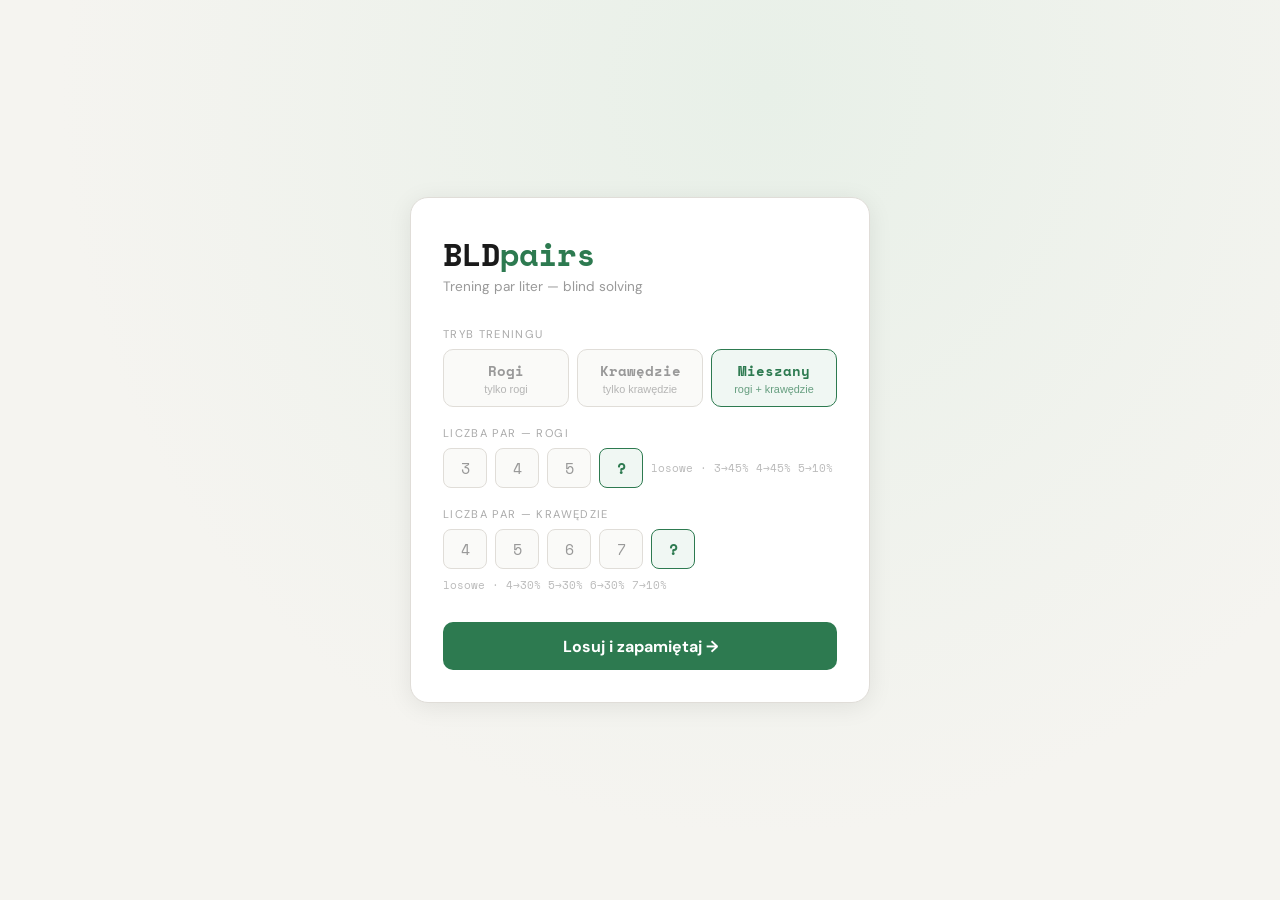
==== index.html @ d67aa669 "Index.html created" ====
<!DOCTYPE html>
<html lang="pl">
<head>
<meta charset="UTF-8">
<meta name="viewport" content="width=device-width, initial-scale=1.0, maximum-scale=1.0, user-scalable=no">
<title>BLD Pairs</title>
<link rel="preconnect" href="https://fonts.googleapis.com">
<link href="https://fonts.googleapis.com/css2?family=Space+Mono:wght@400;700&family=DM+Sans:wght@400;500;700&display=swap" rel="stylesheet">
<style>
*,*::before,*::after{box-sizing:border-box;margin:0;padding:0}
body{background:#f5f4f0;color:#1a1a1a;font-family:'DM Sans',sans-serif;min-height:100vh}
.screen{min-height:100vh;display:flex;align-items:center;justify-content:center;padding:2rem 1rem;
  background:radial-gradient(ellipse at 60% 10%,#e8f0e8 0%,#f5f4f0 65%)}
.card{background:#fff;border:1px solid #e0ddd8;border-radius:18px;padding:2rem;width:100%;
  max-width:460px;box-shadow:0 4px 24px rgba(0,0,0,.08)}
.card.wide{max-width:560px}
.logo{font-family:'Space Mono',monospace;font-size:2rem;font-weight:700;letter-spacing:-1px;color:#1a1a1a}
.accent{color:#2d7a50}
.sub{color:#999;font-size:.85rem;margin-bottom:2rem}
.field-label{font-size:.7rem;text-transform:uppercase;letter-spacing:.12em;color:#aaa;margin:1.2rem 0 .5rem}
.mode-grid{display:grid;grid-template-columns:repeat(3,1fr);gap:.5rem;margin-bottom:.5rem}
.mode-btn{background:#fafaf8;border:1.5px solid #e0ddd8;border-radius:10px;padding:.7rem .5rem;
  cursor:pointer;color:#999;transition:all .15s;display:flex;flex-direction:column;align-items:center;gap:2px}
.mode-btn:hover{border-color:#bbb;color:#555}
.mode-btn.active{background:#f0f7f3;border-color:#2d7a50;color:#2d7a50}
.mode-label{font-family:'Space Mono',monospace;font-size:.85rem;font-weight:700;pointer-events:none}
.mode-sub{font-size:.68rem;color:inherit;opacity:.7;pointer-events:none}
.count-row{display:flex;align-items:center;gap:.5rem;flex-wrap:wrap;margin-bottom:.3rem}
.count-btn{width:44px;height:40px;background:#fafaf8;border:1.5px solid #e0ddd8;border-radius:8px;
  color:#999;font-family:'Space Mono',monospace;font-size:.95rem;cursor:pointer;transition:all .15s}
.count-btn:hover{border-color:#bbb;color:#555}
.count-btn.active{background:#f0f7f3;border-color:#2d7a50;color:#2d7a50;font-weight:700}
.weight-hint{font-size:.68rem;color:#bbb;font-family:'Space Mono',monospace}
.btn-primary{width:100%;padding:.85rem;background:#2d7a50;color:#fff;border:none;border-radius:10px;
  font-family:'DM Sans',sans-serif;font-weight:700;font-size:1rem;cursor:pointer;transition:all .15s;margin-top:1.5rem}
.btn-primary:hover{background:#236040}
.btn-primary:disabled{background:#ddd;color:#aaa;cursor:not-allowed}
.btn-secondary{flex:1;padding:.85rem;background:#fff;color:#2d7a50;border:1.5px solid #2d7a50;
  border-radius:10px;font-family:'DM Sans',sans-serif;font-weight:700;font-size:1rem;cursor:pointer;transition:all .15s}
.btn-secondary:hover{background:#f0f7f3}
.btn-stop{width:100%;padding:.85rem;background:#fff5f5;color:#c0392b;border:1.5px solid #e8b4b0;
  border-radius:10px;font-family:'Space Mono',monospace;font-size:.85rem;cursor:pointer;
  transition:all .15s;margin-top:1.5rem;letter-spacing:.05em}
.btn-stop:hover{background:#ffe8e5;border-color:#c0392b}
.top-bar{display:flex;justify-content:space-between;align-items:center;margin-bottom:1.2rem}
.phase-title{font-family:'Space Mono',monospace;font-size:1.1rem;color:#333}
.timer{font-family:'Space Mono',monospace;font-size:1.6rem;color:#2d7a50}
.muted-t{font-family:'Space Mono',monospace;font-size:.95rem;color:#bbb}
.section-tag{font-size:.65rem;font-family:'Space Mono',monospace;letter-spacing:.15em;
  padding:.25rem .6rem;border-radius:4px;display:inline-block;margin:.9rem 0 .5rem}
.corner-tag{background:#fdf8ec;color:#9a6f1a;border:1px solid #e8d89a}
.edge-tag{background:#eef4fb;color:#2563a8;border:1px solid #b8d0ee}
.pairs-wrap{display:flex;flex-wrap:wrap;gap:.5rem;margin-bottom:.3rem}
.pair-chip{display:flex;align-items:center;gap:.35rem;padding:.5rem .8rem;border-radius:8px;border:1.5px solid}
.corner-chip{background:#fdf8ec;border-color:#e8d89a}
.edge-chip{background:#eef4fb;border-color:#b8d0ee}
.ltr{font-family:'Space Mono',monospace;font-size:1.4rem;font-weight:700}
.corner-chip .ltr{color:#9a6f1a}
.edge-chip .ltr{color:#2563a8}
.dash{color:#ccc;font-size:.9rem}
.idx{font-size:.65rem;color:#bbb;font-family:'Space Mono',monospace;min-width:16px}
.answer-list{display:flex;flex-direction:column;gap:.4rem;margin-bottom:.3rem}
.answer-row{display:flex;align-items:center;gap:.5rem;background:#fafaf8;border:1.5px solid #e8e5e0;
  border-radius:8px;padding:.5rem .8rem}
.answer-row.skipped{opacity:.4;background:#f5f5f5}
.li{width:40px;height:40px;background:#fff;border:1.5px solid #d8d5d0;border-radius:7px;
  color:#1a1a1a;font-family:'Space Mono',monospace;font-size:1.2rem;font-weight:700;
  text-align:center;outline:none;text-transform:uppercase;transition:border-color .12s}
.li:focus{border-color:#2d7a50;background:#f0f7f3}
.btn-skip-text{margin-left:auto;background:transparent;border:1.5px solid #e0ddd8;color:#aaa;
  border-radius:8px;padding:.3rem .8rem;font-size:.8rem;font-family:'DM Sans',sans-serif;
  cursor:pointer;transition:all .15s;flex-shrink:0;white-space:nowrap}
.btn-skip-text:hover,.btn-skip-text:active{background:#fff0ee;border-color:#c0392b;color:#c0392b}
.skip-label{flex:1;font-family:'Space Mono',monospace;font-size:.8rem;color:#bbb;font-style:italic}
.score-inline{font-family:'Space Mono',monospace;font-size:1.1rem;color:#2d7a50}
.mem-line{font-size:.78rem;color:#bbb;font-family:'Space Mono',monospace;margin-bottom:1rem}
.skip-note{font-size:.75rem;color:#bbb;font-family:'Space Mono',monospace;margin-bottom:.3rem}
.res-row{display:flex;align-items:center;gap:.6rem;padding:.45rem .8rem;border-radius:7px;
  font-family:'Space Mono',monospace;font-size:.85rem;margin-bottom:.3rem;border:1.5px solid}
.res-row.ok{background:#f0f7f3;border-color:#a8d8b8;color:#1a5c35}
.res-row.fail{background:#fdf0ee;border-color:#e8b4b0;color:#8b2020}
.res-row.skipped{background:#fafaf8;border-color:#e8e5e0;color:#aaa}
.exp{flex:1}
.got{font-size:.75rem;color:#c0392b}
.res-row.skipped .got{color:#bbb}
.icon{margin-left:auto}
.btn-row{display:flex;gap:.7rem;margin-top:1.2rem}
.btn-row .btn-primary{flex:1;margin-top:0}
.hidden{display:none!important}
</style>
</head>
<body>

<div id="app"></div>

<script>
// ─── SCHEMA ───────────────────────────────────────────────────────────────────
const CORNERS = [
  ["A","O","L"],["B","H","K"],["C","G","D"],
  ["N","I","T"],["S","E","J"],["M","R","U"],["W","P","F"]
];
const EDGES = [
  ["A","E"],["B","P"],["C","L"],["D","R"],["H","F"],
  ["G","T"],["K","I"],["M","O"],["N","W"],["Z","S"],["U","J"]
];

const CORNER_WEIGHTS = [{value:3,weight:45},{value:4,weight:45},{value:5,weight:10}];
const EDGE_WEIGHTS   = [{value:4,weight:30},{value:5,weight:30},{value:6,weight:30},{value:7,weight:10}];

function weightedRandom(options) {
  const total = options.reduce((s,o) => s+o.weight, 0);
  let r = Math.random() * total;
  for (const o of options) { r -= o.weight; if (r <= 0) return o.value; }
  return options[options.length-1].value;
}

function shuffle(arr) {
  const a = [...arr];
  for (let i = a.length-1; i > 0; i--) {
    const j = Math.floor(Math.random()*(i+1));
    [a[i],a[j]] = [a[j],a[i]];
  }
  return a;
}

function generatePairsForType(type, count) {
  const schema = type === "corners" ? CORNERS : EDGES;
  const pairs = [];
  const pieceUses = new Map(schema.map(g => [g.join(""), 0]));
  const getAvailable = () => {
    const out = [];
    for (const group of schema) {
      const key = group.join("");
      if (pieceUses.get(key) < 2) group.forEach(l => out.push({letter:l, pieceKey:key}));
    }
    return out;
  };
  let attempts = 0;
  while (pairs.length < count && attempts < 1000) {
    attempts++;
    const avail = shuffle(getAvailable());
    if (avail.length < 2) break;
    const first = avail[0];
    const second = avail.find(x => x.pieceKey !== first.pieceKey);
    if (!second) break;
    pairs.push([first.letter, second.letter]);
    pieceUses.set(first.pieceKey, pieceUses.get(first.pieceKey)+1);
    pieceUses.set(second.pieceKey, pieceUses.get(second.pieceKey)+1);
  }
  return pairs;
}

function generateSession(mode, cornerCount, edgeCount) {
  const cc = cornerCount === "?" ? weightedRandom(CORNER_WEIGHTS) : cornerCount;
  const ec = edgeCount   === "?" ? weightedRandom(EDGE_WEIGHTS)   : edgeCount;
  const cornerPairs = (mode==="corners"||mode==="mixed") ? generatePairsForType("corners",cc) : [];
  const edgePairs   = (mode==="edges"  ||mode==="mixed") ? generatePairsForType("edges",  ec) : [];
  return {
    displayPairs: [
      ...cornerPairs.map(p=>({pair:p,type:"corner"})),
      ...edgePairs.map(p=>  ({pair:p,type:"edge"})),
    ],
    answerPairs: [
      ...edgePairs.map(p=>  ({pair:p,type:"edge"})),
      ...cornerPairs.map(p=>({pair:p,type:"corner"})),
    ],
  };
}

// ─── STATE ────────────────────────────────────────────────────────────────────
const state = {
  phase: "config",
  mode: "mixed",
  cornerCount: "?",
  edgeCount: "?",
  session: null,
  memTime: 0,
  answers: [],
  skipped: [],
  timerInterval: null,
};

function fmt(s) {
  return String(Math.floor(s/60)).padStart(2,"0")+":"+String(s%60).padStart(2,"0");
}

// ─── RENDER ───────────────────────────────────────────────────────────────────
function render() {
  const app = document.getElementById("app");
  if      (state.phase === "config")   app.innerHTML = renderConfig();
  else if (state.phase === "memorize") app.innerHTML = renderMemorize();
  else if (state.phase === "answer")   app.innerHTML = renderAnswer();
  else if (state.phase === "result")   app.innerHTML = renderResult();
  bindEvents();
}

// CONFIG
function renderConfig() {
  const showCorners = state.mode === "corners" || state.mode === "mixed";
  const showEdges   = state.mode === "edges"   || state.mode === "mixed";

  const modeBtn = (id, label, sub) =>
    `<button class="mode-btn${state.mode===id?" active":""}" data-mode="${id}">
      <span class="mode-label">${label}</span>
      <span class="mode-sub">${sub}</span>
    </button>`;

  const countBtn = (val, current, type) =>
    `<button class="count-btn${current===val?" active":""}" data-count="${val}" data-type="${type}">${val}</button>`;

  return `<div class="screen"><div class="card">
    <div class="logo">BLD<span class="accent">pairs</span></div>
    <p class="sub">Trening par liter — blind solving</p>
    <div class="field-label">Tryb treningu</div>
    <div class="mode-grid">
      ${modeBtn("corners","Rogi","tylko rogi")}
      ${modeBtn("edges","Krawędzie","tylko krawędzie")}
      ${modeBtn("mixed","Mieszany","rogi + krawędzie")}
    </div>
    ${showCorners ? `
    <div class="field-label">Liczba par — rogi</div>
    <div class="count-row">
      ${[3,4,5,"?"].map(n=>countBtn(n,state.cornerCount,"corner")).join("")}
      ${state.cornerCount==="?" ? `<span class="weight-hint">losowe · 3→45% 4→45% 5→10%</span>` : ""}
    </div>` : ""}
    ${showEdges ? `
    <div class="field-label">Liczba par — krawędzie</div>
    <div class="count-row">
      ${[4,5,6,7,"?"].map(n=>countBtn(n,state.edgeCount,"edge")).join("")}
      ${state.edgeCount==="?" ? `<span class="weight-hint">losowe · 4→30% 5→30% 6→30% 7→10%</span>` : ""}
    </div>` : ""}
    <button class="btn-primary" id="btn-start">Losuj i zapamiętaj →</button>
  </div></div>`;
}

// MEMORIZE
function renderMemorize() {
  const corners = state.session.displayPairs.filter(p=>p.type==="corner");
  const edges   = state.session.displayPairs.filter(p=>p.type==="edge");
  const chips = (arr, cls) => arr.map((p,i)=>
    `<div class="pair-chip ${cls}">
      <span class="ltr">${p.pair[0]}</span>
      <span class="dash">–</span>
      <span class="ltr">${p.pair[1]}</span>
    </div>`).join("");

  return `<div class="screen"><div class="card wide">
    <div class="top-bar">
      <span class="phase-title">Zapamiętaj</span>
      <span class="timer" id="timer-display">${fmt(state.memTime)}</span>
    </div>
    ${corners.length ? `<div class="section-tag corner-tag">ROGI</div><div class="pairs-wrap">${chips(corners,"corner-chip")}</div>` : ""}
    ${edges.length   ? `<div class="section-tag edge-tag">KRAWĘDZIE</div><div class="pairs-wrap">${chips(edges,"edge-chip")}</div>` : ""}
    <button class="btn-stop" id="btn-stop">■ STOP — przejdź do odpowiedzi</button>
  </div></div>`;
}

// ANSWER
function renderAnswer() {
  const ap = state.session.answerPairs;
  const edges   = ap.filter(p=>p.type==="edge");
  const corners = ap.filter(p=>p.type==="corner");
  const edgeOffset   = 0;
  const cornerOffset = edges.length;

  const rowHtml = (row, i) => {
    const sk = state.skipped[row];
    return `<div class="answer-row${sk?" skipped":""}" data-row="${row}">
      ${sk
        ? `<span class="skip-label">— pominięto</span>`
        : `<input class="li" id="inp-${row}-0" value="${state.answers[row]?.[0]||""}" maxlength="1" autocomplete="off" autocorrect="off" spellcheck="false">
           <span class="dash">–</span>
           <input class="li" id="inp-${row}-1" value="${state.answers[row]?.[1]||""}" maxlength="1" autocomplete="off" autocorrect="off" spellcheck="false">
           <button class="btn-skip-text" data-skip="${row}">Pomiń</button>`
      }
    </div>`;
  };

  const allDone = state.answers.every(([a,b],i) => state.skipped[i]||(a&&b));

  return `<div class="screen"><div class="card wide">
    <div class="top-bar">
      <span class="phase-title">Wpisz z pamięci</span>
      <span class="muted-t">⏱ ${fmt(state.memTime)}</span>
    </div>
    ${edges.length   ? `<div class="section-tag edge-tag">KRAWĘDZIE</div><div class="answer-list">${edges.map((_,i)=>rowHtml(edgeOffset+i,i)).join("")}</div>` : ""}
    ${corners.length ? `<div class="section-tag corner-tag">ROGI</div><div class="answer-list">${corners.map((_,i)=>rowHtml(cornerOffset+i,i)).join("")}</div>` : ""}
    <button class="btn-primary" id="btn-check" ${allDone?"":"disabled"}>Sprawdź →</button>
  </div></div>`;
}

// RESULT
function renderResult() {
  const ap = state.session.answerPairs;
  const results = ap.map(({pair,type},i) => {
    if (state.skipped[i]) return {status:"skipped",pair,given:["",""],type};
    const [ua,ub] = state.answers[i];
    const correct = (ua===pair[0]&&ub===pair[1])||(ua===pair[1]&&ub===pair[0]);
    return {status:correct?"ok":"fail",pair,given:[ua,ub],type};
  });

  const score = results.filter(r=>r.status==="ok").length;
  const skippedCount = results.filter(r=>r.status==="skipped").length;
  const pct = Math.round(score/results.length*100);

  const resRow = ({status,pair,given},i) =>
    `<div class="res-row ${status}">
      <span class="exp">${pair[0]}–${pair[1]}</span>
      ${status==="fail"    ? `<span class="got">wpisałeś: ${given[0]||"?"}${given[1]||"?"}</span>` : ""}
      ${status==="skipped" ? `<span class="got">pominięto</span>` : ""}
      <span class="icon">${status==="ok"?"✓":status==="skipped"?"—":"✗"}</span>
    </div>`;

  const edges   = results.filter(r=>r.type==="edge");
  const corners = results.filter(r=>r.type==="corner");

  return `<div class="screen"><div class="card wide">
    <div class="top-bar">
      <span class="phase-title">Wynik</span>
      <span class="score-inline">${score}/${results.length} · ${pct}%</span>
    </div>
    ${skippedCount>0?`<div class="skip-note">pominięto: ${skippedCount}</div>`:""}
    <div class="mem-line">czas zapamiętywania: ${fmt(state.memTime)}</div>
    ${edges.length   ? `<div class="section-tag edge-tag">KRAWĘDZIE</div>${edges.map(resRow).join("")}` : ""}
    ${corners.length ? `<div class="section-tag corner-tag">ROGI</div>${corners.map(resRow).join("")}` : ""}
    <div class="btn-row">
      <button class="btn-secondary" id="btn-retry">↺ Powtórz</button>
      <button class="btn-primary"   id="btn-new">Kolejna →</button>
    </div>
  </div></div>`;
}

// ─── EVENTS ───────────────────────────────────────────────────────────────────
function bindEvents() {
  // CONFIG
  document.querySelectorAll(".mode-btn").forEach(btn => {
    btn.addEventListener("click", () => {
      state.mode = btn.dataset.mode;
      render();
    });
  });

  document.querySelectorAll(".count-btn").forEach(btn => {
    btn.addEventListener("click", () => {
      const val = btn.dataset.count === "?" ? "?" : parseInt(btn.dataset.count);
      if (btn.dataset.type === "corner") state.cornerCount = val;
      else state.edgeCount = val;
      render();
    });
  });

  const btnStart = document.getElementById("btn-start");
  if (btnStart) btnStart.addEventListener("click", () => {
    state.session = generateSession(state.mode, state.cornerCount, state.edgeCount);
    state.memTime = 0;
    state.answers = Array.from({length: state.session.answerPairs.length}, () => ["",""]);
    state.skipped = Array(state.session.answerPairs.length).fill(false);
    state.phase = "memorize";
    render();
    startTimer();
  });

  // MEMORIZE
  const btnStop = document.getElementById("btn-stop");
  if (btnStop) btnStop.addEventListener("click", () => {
    stopTimer();
    state.phase = "answer";
    render();
    focusFirst();
  });

  // ANSWER — inputs
  const count = state.session?.answerPairs?.length || 0;
  for (let row = 0; row < count; row++) {
    for (let col = 0; col < 2; col++) {
      const inp = document.getElementById(`inp-${row}-${col}`);
      if (!inp) continue;

      inp.addEventListener("input", e => {
        const val = e.target.value.toUpperCase().replace(/[^A-Z]/g,"").slice(0,1);
        e.target.value = val;
        state.answers[row][col] = val;
        if (val) {
          if (col === 0) focusInp(row, 1);
          else focusNextRow(row);
        }
        updateCheckBtn();
      });

      inp.addEventListener("keydown", e => {
        if (e.key === "Backspace") {
          e.preventDefault();
          if (state.answers[row][col] !== "") {
            state.answers[row][col] = "";
            e.target.value = "";
            updateCheckBtn();
          } else {
            if (col === 1) focusInp(row, 0);
            else if (row > 0) focusInp(row-1, 1);
          }
        }
        if (e.key === " ") {
          e.preventDefault();
          skipRow(row);
        }
      });
    }

    const btnSkip = document.querySelector(`[data-skip="${row}"]`);
    if (btnSkip) btnSkip.addEventListener("click", () => skipRow(row));
  }

  const btnCheck = document.getElementById("btn-check");
  if (btnCheck) btnCheck.addEventListener("click", () => {
    state.phase = "result";
    render();
  });

  // RESULT
  const btnRetry = document.getElementById("btn-retry");
  if (btnRetry) btnRetry.addEventListener("click", () => {
    state.memTime = 0;
    state.answers = Array.from({length: state.session.answerPairs.length}, () => ["",""]);
    state.skipped = Array(state.session.answerPairs.length).fill(false);
    state.phase = "memorize";
    render();
    startTimer();
  });

  const btnNew = document.getElementById("btn-new");
  if (btnNew) btnNew.addEventListener("click", () => {
    state.session = generateSession(state.mode, state.cornerCount, state.edgeCount);
    state.memTime = 0;
    state.answers = Array.from({length: state.session.answerPairs.length}, () => ["",""]);
    state.skipped = Array(state.session.answerPairs.length).fill(false);
    state.phase = "memorize";
    render();
    startTimer();
  });
}

function skipRow(row) {
  state.skipped[row] = true;
  state.answers[row] = ["",""];
  render();
  focusNextRow(row);
}

function focusInp(row, col) {
  const el = document.getElementById(`inp-${row}-${col}`);
  if (el) el.focus();
}

function focusNextRow(row) {
  const count = state.session?.answerPairs?.length || 0;
  let next = row + 1;
  while (next < count && state.skipped[next]) next++;
  setTimeout(() => focusInp(next, 0), 0);
}

function focusFirst() {
  setTimeout(() => focusInp(0, 0), 50);
}

function updateCheckBtn() {
  const btn = document.getElementById("btn-check");
  if (!btn) return;
  const count = state.session?.answerPairs?.length || 0;
  const allDone = state.answers.every(([a,b],i) => state.skipped[i]||(a&&b));
  btn.disabled = !allDone;
}

// ─── TIMER ────────────────────────────────────────────────────────────────────
function startTimer() {
  stopTimer();
  state.timerInterval = setInterval(() => {
    state.memTime++;
    const el = document.getElementById("timer-display");
    if (el) el.textContent = fmt(state.memTime);
  }, 1000);
}

function stopTimer() {
  if (state.timerInterval) { clearInterval(state.timerInterval); state.timerInterval = null; }
}

// ─── INIT ────────────────────────────────────────────────────────────────────
render();
</script>
</body>
</html>
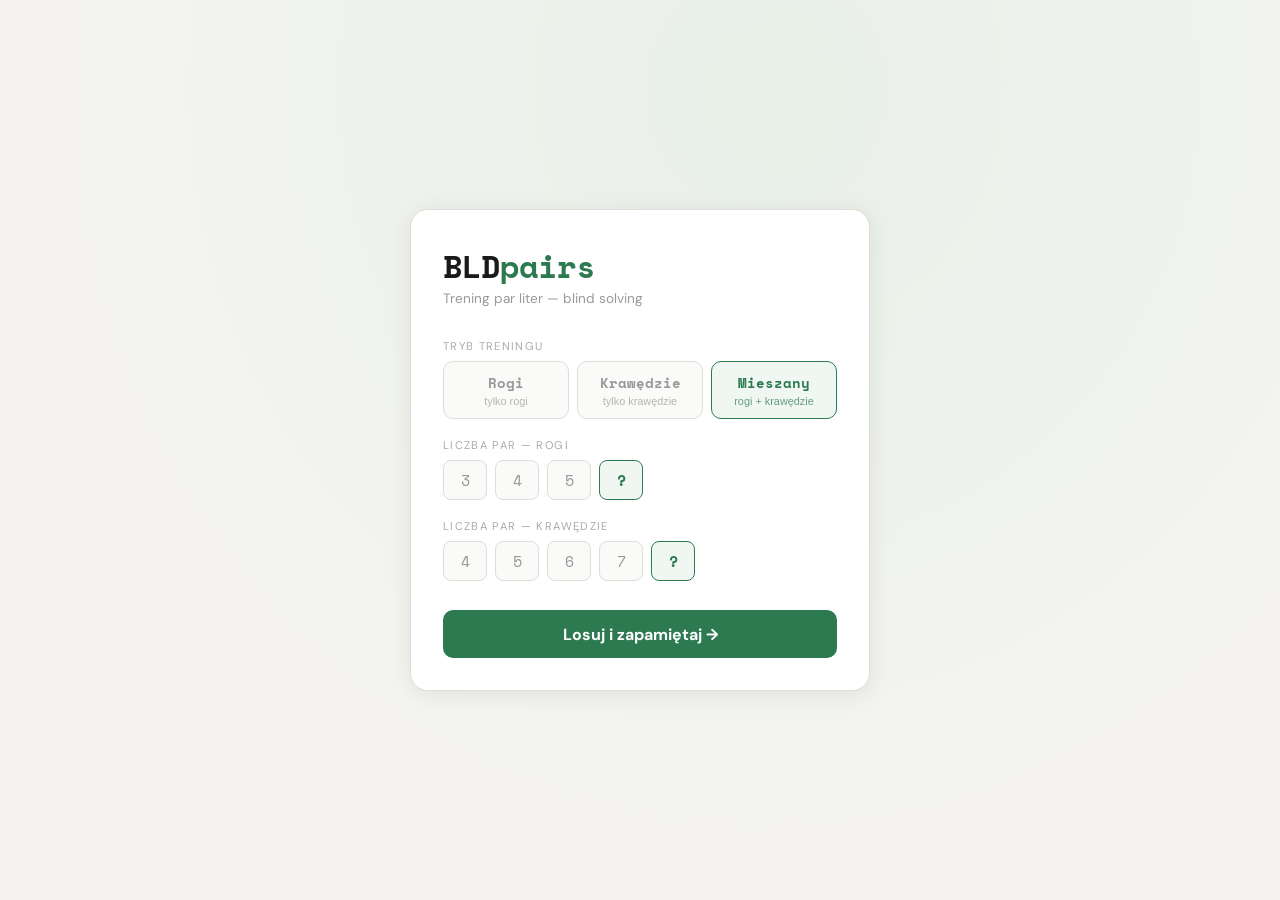
==== commit bb763322: "Split into separate HTML/CSS/JS files and add localStorage config persistence Co-Authored-By: Claude" ====
--- a/index.html
+++ b/index.html
@@ -6,486 +6,10 @@
 <title>BLD Pairs</title>
 <link rel="preconnect" href="https://fonts.googleapis.com">
 <link href="https://fonts.googleapis.com/css2?family=Space+Mono:wght@400;700&family=DM+Sans:wght@400;500;700&display=swap" rel="stylesheet">
-<style>
-*,*::before,*::after{box-sizing:border-box;margin:0;padding:0}
-body{background:#f5f4f0;color:#1a1a1a;font-family:'DM Sans',sans-serif;min-height:100vh}
-.screen{min-height:100vh;display:flex;align-items:center;justify-content:center;padding:2rem 1rem;
-  background:radial-gradient(ellipse at 60% 10%,#e8f0e8 0%,#f5f4f0 65%)}
-.card{background:#fff;border:1px solid #e0ddd8;border-radius:18px;padding:2rem;width:100%;
-  max-width:460px;box-shadow:0 4px 24px rgba(0,0,0,.08)}
-.card.wide{max-width:560px}
-.logo{font-family:'Space Mono',monospace;font-size:2rem;font-weight:700;letter-spacing:-1px;color:#1a1a1a}
-.accent{color:#2d7a50}
-.sub{color:#999;font-size:.85rem;margin-bottom:2rem}
-.field-label{font-size:.7rem;text-transform:uppercase;letter-spacing:.12em;color:#aaa;margin:1.2rem 0 .5rem}
-.mode-grid{display:grid;grid-template-columns:repeat(3,1fr);gap:.5rem;margin-bottom:.5rem}
-.mode-btn{background:#fafaf8;border:1.5px solid #e0ddd8;border-radius:10px;padding:.7rem .5rem;
-  cursor:pointer;color:#999;transition:all .15s;display:flex;flex-direction:column;align-items:center;gap:2px}
-.mode-btn:hover{border-color:#bbb;color:#555}
-.mode-btn.active{background:#f0f7f3;border-color:#2d7a50;color:#2d7a50}
-.mode-label{font-family:'Space Mono',monospace;font-size:.85rem;font-weight:700;pointer-events:none}
-.mode-sub{font-size:.68rem;color:inherit;opacity:.7;pointer-events:none}
-.count-row{display:flex;align-items:center;gap:.5rem;flex-wrap:wrap;margin-bottom:.3rem}
-.count-btn{width:44px;height:40px;background:#fafaf8;border:1.5px solid #e0ddd8;border-radius:8px;
-  color:#999;font-family:'Space Mono',monospace;font-size:.95rem;cursor:pointer;transition:all .15s}
-.count-btn:hover{border-color:#bbb;color:#555}
-.count-btn.active{background:#f0f7f3;border-color:#2d7a50;color:#2d7a50;font-weight:700}
-.weight-hint{font-size:.68rem;color:#bbb;font-family:'Space Mono',monospace}
-.btn-primary{width:100%;padding:.85rem;background:#2d7a50;color:#fff;border:none;border-radius:10px;
-  font-family:'DM Sans',sans-serif;font-weight:700;font-size:1rem;cursor:pointer;transition:all .15s;margin-top:1.5rem}
-.btn-primary:hover{background:#236040}
-.btn-primary:disabled{background:#ddd;color:#aaa;cursor:not-allowed}
-.btn-secondary{flex:1;padding:.85rem;background:#fff;color:#2d7a50;border:1.5px solid #2d7a50;
-  border-radius:10px;font-family:'DM Sans',sans-serif;font-weight:700;font-size:1rem;cursor:pointer;transition:all .15s}
-.btn-secondary:hover{background:#f0f7f3}
-.btn-stop{width:100%;padding:.85rem;background:#fff5f5;color:#c0392b;border:1.5px solid #e8b4b0;
-  border-radius:10px;font-family:'Space Mono',monospace;font-size:.85rem;cursor:pointer;
-  transition:all .15s;margin-top:1.5rem;letter-spacing:.05em}
-.btn-stop:hover{background:#ffe8e5;border-color:#c0392b}
-.top-bar{display:flex;justify-content:space-between;align-items:center;margin-bottom:1.2rem}
-.phase-title{font-family:'Space Mono',monospace;font-size:1.1rem;color:#333}
-.timer{font-family:'Space Mono',monospace;font-size:1.6rem;color:#2d7a50}
-.muted-t{font-family:'Space Mono',monospace;font-size:.95rem;color:#bbb}
-.section-tag{font-size:.65rem;font-family:'Space Mono',monospace;letter-spacing:.15em;
-  padding:.25rem .6rem;border-radius:4px;display:inline-block;margin:.9rem 0 .5rem}
-.corner-tag{background:#fdf8ec;color:#9a6f1a;border:1px solid #e8d89a}
-.edge-tag{background:#eef4fb;color:#2563a8;border:1px solid #b8d0ee}
-.pairs-wrap{display:flex;flex-wrap:wrap;gap:.5rem;margin-bottom:.3rem}
-.pair-chip{display:flex;align-items:center;gap:.35rem;padding:.5rem .8rem;border-radius:8px;border:1.5px solid}
-.corner-chip{background:#fdf8ec;border-color:#e8d89a}
-.edge-chip{background:#eef4fb;border-color:#b8d0ee}
-.ltr{font-family:'Space Mono',monospace;font-size:1.4rem;font-weight:700}
-.corner-chip .ltr{color:#9a6f1a}
-.edge-chip .ltr{color:#2563a8}
-.dash{color:#ccc;font-size:.9rem}
-.idx{font-size:.65rem;color:#bbb;font-family:'Space Mono',monospace;min-width:16px}
-.answer-list{display:flex;flex-direction:column;gap:.4rem;margin-bottom:.3rem}
-.answer-row{display:flex;align-items:center;gap:.5rem;background:#fafaf8;border:1.5px solid #e8e5e0;
-  border-radius:8px;padding:.5rem .8rem}
-.answer-row.skipped{opacity:.4;background:#f5f5f5}
-.li{width:40px;height:40px;background:#fff;border:1.5px solid #d8d5d0;border-radius:7px;
-  color:#1a1a1a;font-family:'Space Mono',monospace;font-size:1.2rem;font-weight:700;
-  text-align:center;outline:none;text-transform:uppercase;transition:border-color .12s}
-.li:focus{border-color:#2d7a50;background:#f0f7f3}
-.btn-skip-text{margin-left:auto;background:transparent;border:1.5px solid #e0ddd8;color:#aaa;
-  border-radius:8px;padding:.3rem .8rem;font-size:.8rem;font-family:'DM Sans',sans-serif;
-  cursor:pointer;transition:all .15s;flex-shrink:0;white-space:nowrap}
-.btn-skip-text:hover,.btn-skip-text:active{background:#fff0ee;border-color:#c0392b;color:#c0392b}
-.skip-label{flex:1;font-family:'Space Mono',monospace;font-size:.8rem;color:#bbb;font-style:italic}
-.score-inline{font-family:'Space Mono',monospace;font-size:1.1rem;color:#2d7a50}
-.mem-line{font-size:.78rem;color:#bbb;font-family:'Space Mono',monospace;margin-bottom:1rem}
-.skip-note{font-size:.75rem;color:#bbb;font-family:'Space Mono',monospace;margin-bottom:.3rem}
-.res-row{display:flex;align-items:center;gap:.6rem;padding:.45rem .8rem;border-radius:7px;
-  font-family:'Space Mono',monospace;font-size:.85rem;margin-bottom:.3rem;border:1.5px solid}
-.res-row.ok{background:#f0f7f3;border-color:#a8d8b8;color:#1a5c35}
-.res-row.fail{background:#fdf0ee;border-color:#e8b4b0;color:#8b2020}
-.res-row.skipped{background:#fafaf8;border-color:#e8e5e0;color:#aaa}
-.exp{flex:1}
-.got{font-size:.75rem;color:#c0392b}
-.res-row.skipped .got{color:#bbb}
-.icon{margin-left:auto}
-.btn-row{display:flex;gap:.7rem;margin-top:1.2rem}
-.btn-row .btn-primary{flex:1;margin-top:0}
-.hidden{display:none!important}
-</style>
+<link rel="stylesheet" href="style.css">
 </head>
 <body>
-
 <div id="app"></div>
-
-<script>
-// ─── SCHEMA ───────────────────────────────────────────────────────────────────
-const CORNERS = [
-  ["A","O","L"],["B","H","K"],["C","G","D"],
-  ["N","I","T"],["S","E","J"],["M","R","U"],["W","P","F"]
-];
-const EDGES = [
-  ["A","E"],["B","P"],["C","L"],["D","R"],["H","F"],
-  ["G","T"],["K","I"],["M","O"],["N","W"],["Z","S"],["U","J"]
-];
-
-const CORNER_WEIGHTS = [{value:3,weight:45},{value:4,weight:45},{value:5,weight:10}];
-const EDGE_WEIGHTS   = [{value:4,weight:30},{value:5,weight:30},{value:6,weight:30},{value:7,weight:10}];
-
-function weightedRandom(options) {
-  const total = options.reduce((s,o) => s+o.weight, 0);
-  let r = Math.random() * total;
-  for (const o of options) { r -= o.weight; if (r <= 0) return o.value; }
-  return options[options.length-1].value;
-}
-
-function shuffle(arr) {
-  const a = [...arr];
-  for (let i = a.length-1; i > 0; i--) {
-    const j = Math.floor(Math.random()*(i+1));
-    [a[i],a[j]] = [a[j],a[i]];
-  }
-  return a;
-}
-
-function generatePairsForType(type, count) {
-  const schema = type === "corners" ? CORNERS : EDGES;
-  const pairs = [];
-  const pieceUses = new Map(schema.map(g => [g.join(""), 0]));
-  const getAvailable = () => {
-    const out = [];
-    for (const group of schema) {
-      const key = group.join("");
-      if (pieceUses.get(key) < 2) group.forEach(l => out.push({letter:l, pieceKey:key}));
-    }
-    return out;
-  };
-  let attempts = 0;
-  while (pairs.length < count && attempts < 1000) {
-    attempts++;
-    const avail = shuffle(getAvailable());
-    if (avail.length < 2) break;
-    const first = avail[0];
-    const second = avail.find(x => x.pieceKey !== first.pieceKey);
-    if (!second) break;
-    pairs.push([first.letter, second.letter]);
-    pieceUses.set(first.pieceKey, pieceUses.get(first.pieceKey)+1);
-    pieceUses.set(second.pieceKey, pieceUses.get(second.pieceKey)+1);
-  }
-  return pairs;
-}
-
-function generateSession(mode, cornerCount, edgeCount) {
-  const cc = cornerCount === "?" ? weightedRandom(CORNER_WEIGHTS) : cornerCount;
-  const ec = edgeCount   === "?" ? weightedRandom(EDGE_WEIGHTS)   : edgeCount;
-  const cornerPairs = (mode==="corners"||mode==="mixed") ? generatePairsForType("corners",cc) : [];
-  const edgePairs   = (mode==="edges"  ||mode==="mixed") ? generatePairsForType("edges",  ec) : [];
-  return {
-    displayPairs: [
-      ...cornerPairs.map(p=>({pair:p,type:"corner"})),
-      ...edgePairs.map(p=>  ({pair:p,type:"edge"})),
-    ],
-    answerPairs: [
-      ...edgePairs.map(p=>  ({pair:p,type:"edge"})),
-      ...cornerPairs.map(p=>({pair:p,type:"corner"})),
-    ],
-  };
-}
-
-// ─── STATE ────────────────────────────────────────────────────────────────────
-const state = {
-  phase: "config",
-  mode: "mixed",
-  cornerCount: "?",
-  edgeCount: "?",
-  session: null,
-  memTime: 0,
-  answers: [],
-  skipped: [],
-  timerInterval: null,
-};
-
-function fmt(s) {
-  return String(Math.floor(s/60)).padStart(2,"0")+":"+String(s%60).padStart(2,"0");
-}
-
-// ─── RENDER ───────────────────────────────────────────────────────────────────
-function render() {
-  const app = document.getElementById("app");
-  if      (state.phase === "config")   app.innerHTML = renderConfig();
-  else if (state.phase === "memorize") app.innerHTML = renderMemorize();
-  else if (state.phase === "answer")   app.innerHTML = renderAnswer();
-  else if (state.phase === "result")   app.innerHTML = renderResult();
-  bindEvents();
-}
-
-// CONFIG
-function renderConfig() {
-  const showCorners = state.mode === "corners" || state.mode === "mixed";
-  const showEdges   = state.mode === "edges"   || state.mode === "mixed";
-
-  const modeBtn = (id, label, sub) =>
-    `<button class="mode-btn${state.mode===id?" active":""}" data-mode="${id}">
-      <span class="mode-label">${label}</span>
-      <span class="mode-sub">${sub}</span>
-    </button>`;
-
-  const countBtn = (val, current, type) =>
-    `<button class="count-btn${current===val?" active":""}" data-count="${val}" data-type="${type}">${val}</button>`;
-
-  return `<div class="screen"><div class="card">
-    <div class="logo">BLD<span class="accent">pairs</span></div>
-    <p class="sub">Trening par liter — blind solving</p>
-    <div class="field-label">Tryb treningu</div>
-    <div class="mode-grid">
-      ${modeBtn("corners","Rogi","tylko rogi")}
-      ${modeBtn("edges","Krawędzie","tylko krawędzie")}
-      ${modeBtn("mixed","Mieszany","rogi + krawędzie")}
-    </div>
-    ${showCorners ? `
-    <div class="field-label">Liczba par — rogi</div>
-    <div class="count-row">
-      ${[3,4,5,"?"].map(n=>countBtn(n,state.cornerCount,"corner")).join("")}
-      ${state.cornerCount==="?" ? `<span class="weight-hint">losowe · 3→45% 4→45% 5→10%</span>` : ""}
-    </div>` : ""}
-    ${showEdges ? `
-    <div class="field-label">Liczba par — krawędzie</div>
-    <div class="count-row">
-      ${[4,5,6,7,"?"].map(n=>countBtn(n,state.edgeCount,"edge")).join("")}
-      ${state.edgeCount==="?" ? `<span class="weight-hint">losowe · 4→30% 5→30% 6→30% 7→10%</span>` : ""}
-    </div>` : ""}
-    <button class="btn-primary" id="btn-start">Losuj i zapamiętaj →</button>
-  </div></div>`;
-}
-
-// MEMORIZE
-function renderMemorize() {
-  const corners = state.session.displayPairs.filter(p=>p.type==="corner");
-  const edges   = state.session.displayPairs.filter(p=>p.type==="edge");
-  const chips = (arr, cls) => arr.map((p,i)=>
-    `<div class="pair-chip ${cls}">
-      <span class="ltr">${p.pair[0]}</span>
-      <span class="dash">–</span>
-      <span class="ltr">${p.pair[1]}</span>
-    </div>`).join("");
-
-  return `<div class="screen"><div class="card wide">
-    <div class="top-bar">
-      <span class="phase-title">Zapamiętaj</span>
-      <span class="timer" id="timer-display">${fmt(state.memTime)}</span>
-    </div>
-    ${corners.length ? `<div class="section-tag corner-tag">ROGI</div><div class="pairs-wrap">${chips(corners,"corner-chip")}</div>` : ""}
-    ${edges.length   ? `<div class="section-tag edge-tag">KRAWĘDZIE</div><div class="pairs-wrap">${chips(edges,"edge-chip")}</div>` : ""}
-    <button class="btn-stop" id="btn-stop">■ STOP — przejdź do odpowiedzi</button>
-  </div></div>`;
-}
-
-// ANSWER
-function renderAnswer() {
-  const ap = state.session.answerPairs;
-  const edges   = ap.filter(p=>p.type==="edge");
-  const corners = ap.filter(p=>p.type==="corner");
-  const edgeOffset   = 0;
-  const cornerOffset = edges.length;
-
-  const rowHtml = (row, i) => {
-    const sk = state.skipped[row];
-    return `<div class="answer-row${sk?" skipped":""}" data-row="${row}">
-      ${sk
-        ? `<span class="skip-label">— pominięto</span>`
-        : `<input class="li" id="inp-${row}-0" value="${state.answers[row]?.[0]||""}" maxlength="1" autocomplete="off" autocorrect="off" spellcheck="false">
-           <span class="dash">–</span>
-           <input class="li" id="inp-${row}-1" value="${state.answers[row]?.[1]||""}" maxlength="1" autocomplete="off" autocorrect="off" spellcheck="false">
-           <button class="btn-skip-text" data-skip="${row}">Pomiń</button>`
-      }
-    </div>`;
-  };
-
-  const allDone = state.answers.every(([a,b],i) => state.skipped[i]||(a&&b));
-
-  return `<div class="screen"><div class="card wide">
-    <div class="top-bar">
-      <span class="phase-title">Wpisz z pamięci</span>
-      <span class="muted-t">⏱ ${fmt(state.memTime)}</span>
-    </div>
-    ${edges.length   ? `<div class="section-tag edge-tag">KRAWĘDZIE</div><div class="answer-list">${edges.map((_,i)=>rowHtml(edgeOffset+i,i)).join("")}</div>` : ""}
-    ${corners.length ? `<div class="section-tag corner-tag">ROGI</div><div class="answer-list">${corners.map((_,i)=>rowHtml(cornerOffset+i,i)).join("")}</div>` : ""}
-    <button class="btn-primary" id="btn-check" ${allDone?"":"disabled"}>Sprawdź →</button>
-  </div></div>`;
-}
-
-// RESULT
-function renderResult() {
-  const ap = state.session.answerPairs;
-  const results = ap.map(({pair,type},i) => {
-    if (state.skipped[i]) return {status:"skipped",pair,given:["",""],type};
-    const [ua,ub] = state.answers[i];
-    const correct = (ua===pair[0]&&ub===pair[1])||(ua===pair[1]&&ub===pair[0]);
-    return {status:correct?"ok":"fail",pair,given:[ua,ub],type};
-  });
-
-  const score = results.filter(r=>r.status==="ok").length;
-  const skippedCount = results.filter(r=>r.status==="skipped").length;
-  const pct = Math.round(score/results.length*100);
-
-  const resRow = ({status,pair,given},i) =>
-    `<div class="res-row ${status}">
-      <span class="exp">${pair[0]}–${pair[1]}</span>
-      ${status==="fail"    ? `<span class="got">wpisałeś: ${given[0]||"?"}${given[1]||"?"}</span>` : ""}
-      ${status==="skipped" ? `<span class="got">pominięto</span>` : ""}
-      <span class="icon">${status==="ok"?"✓":status==="skipped"?"—":"✗"}</span>
-    </div>`;
-
-  const edges   = results.filter(r=>r.type==="edge");
-  const corners = results.filter(r=>r.type==="corner");
-
-  return `<div class="screen"><div class="card wide">
-    <div class="top-bar">
-      <span class="phase-title">Wynik</span>
-      <span class="score-inline">${score}/${results.length} · ${pct}%</span>
-    </div>
-    ${skippedCount>0?`<div class="skip-note">pominięto: ${skippedCount}</div>`:""}
-    <div class="mem-line">czas zapamiętywania: ${fmt(state.memTime)}</div>
-    ${edges.length   ? `<div class="section-tag edge-tag">KRAWĘDZIE</div>${edges.map(resRow).join("")}` : ""}
-    ${corners.length ? `<div class="section-tag corner-tag">ROGI</div>${corners.map(resRow).join("")}` : ""}
-    <div class="btn-row">
-      <button class="btn-secondary" id="btn-retry">↺ Powtórz</button>
-      <button class="btn-primary"   id="btn-new">Kolejna →</button>
-    </div>
-  </div></div>`;
-}
-
-// ─── EVENTS ───────────────────────────────────────────────────────────────────
-function bindEvents() {
-  // CONFIG
-  document.querySelectorAll(".mode-btn").forEach(btn => {
-    btn.addEventListener("click", () => {
-      state.mode = btn.dataset.mode;
-      render();
-    });
-  });
-
-  document.querySelectorAll(".count-btn").forEach(btn => {
-    btn.addEventListener("click", () => {
-      const val = btn.dataset.count === "?" ? "?" : parseInt(btn.dataset.count);
-      if (btn.dataset.type === "corner") state.cornerCount = val;
-      else state.edgeCount = val;
-      render();
-    });
-  });
-
-  const btnStart = document.getElementById("btn-start");
-  if (btnStart) btnStart.addEventListener("click", () => {
-    state.session = generateSession(state.mode, state.cornerCount, state.edgeCount);
-    state.memTime = 0;
-    state.answers = Array.from({length: state.session.answerPairs.length}, () => ["",""]);
-    state.skipped = Array(state.session.answerPairs.length).fill(false);
-    state.phase = "memorize";
-    render();
-    startTimer();
-  });
-
-  // MEMORIZE
-  const btnStop = document.getElementById("btn-stop");
-  if (btnStop) btnStop.addEventListener("click", () => {
-    stopTimer();
-    state.phase = "answer";
-    render();
-    focusFirst();
-  });
-
-  // ANSWER — inputs
-  const count = state.session?.answerPairs?.length || 0;
-  for (let row = 0; row < count; row++) {
-    for (let col = 0; col < 2; col++) {
-      const inp = document.getElementById(`inp-${row}-${col}`);
-      if (!inp) continue;
-
-      inp.addEventListener("input", e => {
-        const val = e.target.value.toUpperCase().replace(/[^A-Z]/g,"").slice(0,1);
-        e.target.value = val;
-        state.answers[row][col] = val;
-        if (val) {
-          if (col === 0) focusInp(row, 1);
-          else focusNextRow(row);
-        }
-        updateCheckBtn();
-      });
-
-      inp.addEventListener("keydown", e => {
-        if (e.key === "Backspace") {
-          e.preventDefault();
-          if (state.answers[row][col] !== "") {
-            state.answers[row][col] = "";
-            e.target.value = "";
-            updateCheckBtn();
-          } else {
-            if (col === 1) focusInp(row, 0);
-            else if (row > 0) focusInp(row-1, 1);
-          }
-        }
-        if (e.key === " ") {
-          e.preventDefault();
-          skipRow(row);
-        }
-      });
-    }
-
-    const btnSkip = document.querySelector(`[data-skip="${row}"]`);
-    if (btnSkip) btnSkip.addEventListener("click", () => skipRow(row));
-  }
-
-  const btnCheck = document.getElementById("btn-check");
-  if (btnCheck) btnCheck.addEventListener("click", () => {
-    state.phase = "result";
-    render();
-  });
-
-  // RESULT
-  const btnRetry = document.getElementById("btn-retry");
-  if (btnRetry) btnRetry.addEventListener("click", () => {
-    state.memTime = 0;
-    state.answers = Array.from({length: state.session.answerPairs.length}, () => ["",""]);
-    state.skipped = Array(state.session.answerPairs.length).fill(false);
-    state.phase = "memorize";
-    render();
-    startTimer();
-  });
-
-  const btnNew = document.getElementById("btn-new");
-  if (btnNew) btnNew.addEventListener("click", () => {
-    state.session = generateSession(state.mode, state.cornerCount, state.edgeCount);
-    state.memTime = 0;
-    state.answers = Array.from({length: state.session.answerPairs.length}, () => ["",""]);
-    state.skipped = Array(state.session.answerPairs.length).fill(false);
-    state.phase = "memorize";
-    render();
-    startTimer();
-  });
-}
-
-function skipRow(row) {
-  state.skipped[row] = true;
-  state.answers[row] = ["",""];
-  render();
-  focusNextRow(row);
-}
-
-function focusInp(row, col) {
-  const el = document.getElementById(`inp-${row}-${col}`);
-  if (el) el.focus();
-}
-
-function focusNextRow(row) {
-  const count = state.session?.answerPairs?.length || 0;
-  let next = row + 1;
-  while (next < count && state.skipped[next]) next++;
-  setTimeout(() => focusInp(next, 0), 0);
-}
-
-function focusFirst() {
-  setTimeout(() => focusInp(0, 0), 50);
-}
-
-function updateCheckBtn() {
-  const btn = document.getElementById("btn-check");
-  if (!btn) return;
-  const count = state.session?.answerPairs?.length || 0;
-  const allDone = state.answers.every(([a,b],i) => state.skipped[i]||(a&&b));
-  btn.disabled = !allDone;
-}
-
-// ─── TIMER ────────────────────────────────────────────────────────────────────
-function startTimer() {
-  stopTimer();
-  state.timerInterval = setInterval(() => {
-    state.memTime++;
-    const el = document.getElementById("timer-display");
-    if (el) el.textContent = fmt(state.memTime);
-  }, 1000);
-}
-
-function stopTimer() {
-  if (state.timerInterval) { clearInterval(state.timerInterval); state.timerInterval = null; }
-}
-
-// ─── INIT ────────────────────────────────────────────────────────────────────
-render();
-</script>
+<script src="app.js"></script>
 </body>
 </html>
--- a/style.css
+++ b/style.css
@@ -0,0 +1,80 @@
+*,*::before,*::after{box-sizing:border-box;margin:0;padding:0}
+body{background:#f5f4f0;color:#1a1a1a;font-family:'DM Sans',sans-serif;min-height:100vh}
+.screen{min-height:100vh;display:flex;align-items:center;justify-content:center;padding:2rem 1rem;
+  background:radial-gradient(ellipse at 60% 10%,#e8f0e8 0%,#f5f4f0 65%)}
+.card{background:#fff;border:1px solid #e0ddd8;border-radius:18px;padding:2rem;width:100%;
+  max-width:460px;box-shadow:0 4px 24px rgba(0,0,0,.08)}
+.card.wide{max-width:560px}
+.logo{font-family:'Space Mono',monospace;font-size:2rem;font-weight:700;letter-spacing:-1px;color:#1a1a1a}
+.accent{color:#2d7a50}
+.sub{color:#999;font-size:.85rem;margin-bottom:2rem}
+.field-label{font-size:.7rem;text-transform:uppercase;letter-spacing:.12em;color:#aaa;margin:1.2rem 0 .5rem}
+.mode-grid{display:grid;grid-template-columns:repeat(3,1fr);gap:.5rem;margin-bottom:.5rem}
+.mode-btn{background:#fafaf8;border:1.5px solid #e0ddd8;border-radius:10px;padding:.7rem .5rem;
+  cursor:pointer;color:#999;transition:all .15s;display:flex;flex-direction:column;align-items:center;gap:2px}
+.mode-btn:hover{border-color:#bbb;color:#555}
+.mode-btn.active{background:#f0f7f3;border-color:#2d7a50;color:#2d7a50}
+.mode-label{font-family:'Space Mono',monospace;font-size:.85rem;font-weight:700;pointer-events:none}
+.mode-sub{font-size:.68rem;color:inherit;opacity:.7;pointer-events:none}
+.count-row{display:flex;align-items:center;gap:.5rem;flex-wrap:wrap;margin-bottom:.3rem}
+.count-btn{width:44px;height:40px;background:#fafaf8;border:1.5px solid #e0ddd8;border-radius:8px;
+  color:#999;font-family:'Space Mono',monospace;font-size:.95rem;cursor:pointer;transition:all .15s}
+.count-btn:hover{border-color:#bbb;color:#555}
+.count-btn.active{background:#f0f7f3;border-color:#2d7a50;color:#2d7a50;font-weight:700}
+.weight-hint{font-size:.68rem;color:#bbb;font-family:'Space Mono',monospace}
+.btn-primary{width:100%;padding:.85rem;background:#2d7a50;color:#fff;border:none;border-radius:10px;
+  font-family:'DM Sans',sans-serif;font-weight:700;font-size:1rem;cursor:pointer;transition:all .15s;margin-top:1.5rem}
+.btn-primary:hover{background:#236040}
+.btn-primary:disabled{background:#ddd;color:#aaa;cursor:not-allowed}
+.btn-secondary{flex:1;padding:.85rem;background:#fff;color:#2d7a50;border:1.5px solid #2d7a50;
+  border-radius:10px;font-family:'DM Sans',sans-serif;font-weight:700;font-size:1rem;cursor:pointer;transition:all .15s}
+.btn-secondary:hover{background:#f0f7f3}
+.btn-stop{width:100%;padding:.85rem;background:#fff5f5;color:#c0392b;border:1.5px solid #e8b4b0;
+  border-radius:10px;font-family:'Space Mono',monospace;font-size:.85rem;cursor:pointer;
+  transition:all .15s;margin-top:1.5rem;letter-spacing:.05em}
+.btn-stop:hover{background:#ffe8e5;border-color:#c0392b}
+.top-bar{display:flex;justify-content:space-between;align-items:center;margin-bottom:1.2rem}
+.phase-title{font-family:'Space Mono',monospace;font-size:1.1rem;color:#333}
+.timer{font-family:'Space Mono',monospace;font-size:1.6rem;color:#2d7a50}
+.muted-t{font-family:'Space Mono',monospace;font-size:.95rem;color:#bbb}
+.section-tag{font-size:.65rem;font-family:'Space Mono',monospace;letter-spacing:.15em;
+  padding:.25rem .6rem;border-radius:4px;display:inline-block;margin:.9rem 0 .5rem}
+.corner-tag{background:#fdf8ec;color:#9a6f1a;border:1px solid #e8d89a}
+.edge-tag{background:#eef4fb;color:#2563a8;border:1px solid #b8d0ee}
+.pairs-wrap{display:flex;flex-wrap:wrap;gap:.5rem;margin-bottom:.3rem}
+.pair-chip{display:flex;align-items:center;gap:.35rem;padding:.5rem .8rem;border-radius:8px;border:1.5px solid}
+.corner-chip{background:#fdf8ec;border-color:#e8d89a}
+.edge-chip{background:#eef4fb;border-color:#b8d0ee}
+.ltr{font-family:'Space Mono',monospace;font-size:1.4rem;font-weight:700}
+.corner-chip .ltr{color:#9a6f1a}
+.edge-chip .ltr{color:#2563a8}
+.dash{color:#ccc;font-size:.9rem}
+.idx{font-size:.65rem;color:#bbb;font-family:'Space Mono',monospace;min-width:16px}
+.answer-list{display:flex;flex-direction:column;gap:.4rem;margin-bottom:.3rem}
+.answer-row{display:flex;align-items:center;gap:.5rem;background:#fafaf8;border:1.5px solid #e8e5e0;
+  border-radius:8px;padding:.5rem .8rem}
+.answer-row.skipped{opacity:.4;background:#f5f5f5}
+.li{width:40px;height:40px;background:#fff;border:1.5px solid #d8d5d0;border-radius:7px;
+  color:#1a1a1a;font-family:'Space Mono',monospace;font-size:1.2rem;font-weight:700;
+  text-align:center;outline:none;text-transform:uppercase;transition:border-color .12s}
+.li:focus{border-color:#2d7a50;background:#f0f7f3}
+.btn-skip-text{margin-left:auto;background:transparent;border:1.5px solid #e0ddd8;color:#aaa;
+  border-radius:8px;padding:.3rem .8rem;font-size:.8rem;font-family:'DM Sans',sans-serif;
+  cursor:pointer;transition:all .15s;flex-shrink:0;white-space:nowrap}
+.btn-skip-text:hover,.btn-skip-text:active{background:#fff0ee;border-color:#c0392b;color:#c0392b}
+.skip-label{flex:1;font-family:'Space Mono',monospace;font-size:.8rem;color:#bbb;font-style:italic}
+.score-inline{font-family:'Space Mono',monospace;font-size:1.1rem;color:#2d7a50}
+.mem-line{font-size:.78rem;color:#bbb;font-family:'Space Mono',monospace;margin-bottom:1rem}
+.skip-note{font-size:.75rem;color:#bbb;font-family:'Space Mono',monospace;margin-bottom:.3rem}
+.res-row{display:flex;align-items:center;gap:.6rem;padding:.45rem .8rem;border-radius:7px;
+  font-family:'Space Mono',monospace;font-size:.85rem;margin-bottom:.3rem;border:1.5px solid}
+.res-row.ok{background:#f0f7f3;border-color:#a8d8b8;color:#1a5c35}
+.res-row.fail{background:#fdf0ee;border-color:#e8b4b0;color:#8b2020}
+.res-row.skipped{background:#fafaf8;border-color:#e8e5e0;color:#aaa}
+.exp{flex:1}
+.got{font-size:.75rem;color:#c0392b}
+.res-row.skipped .got{color:#bbb}
+.icon{margin-left:auto}
+.btn-row{display:flex;gap:.7rem;margin-top:1.2rem}
+.btn-row .btn-primary{flex:1;margin-top:0}
+.hidden{display:none!important}
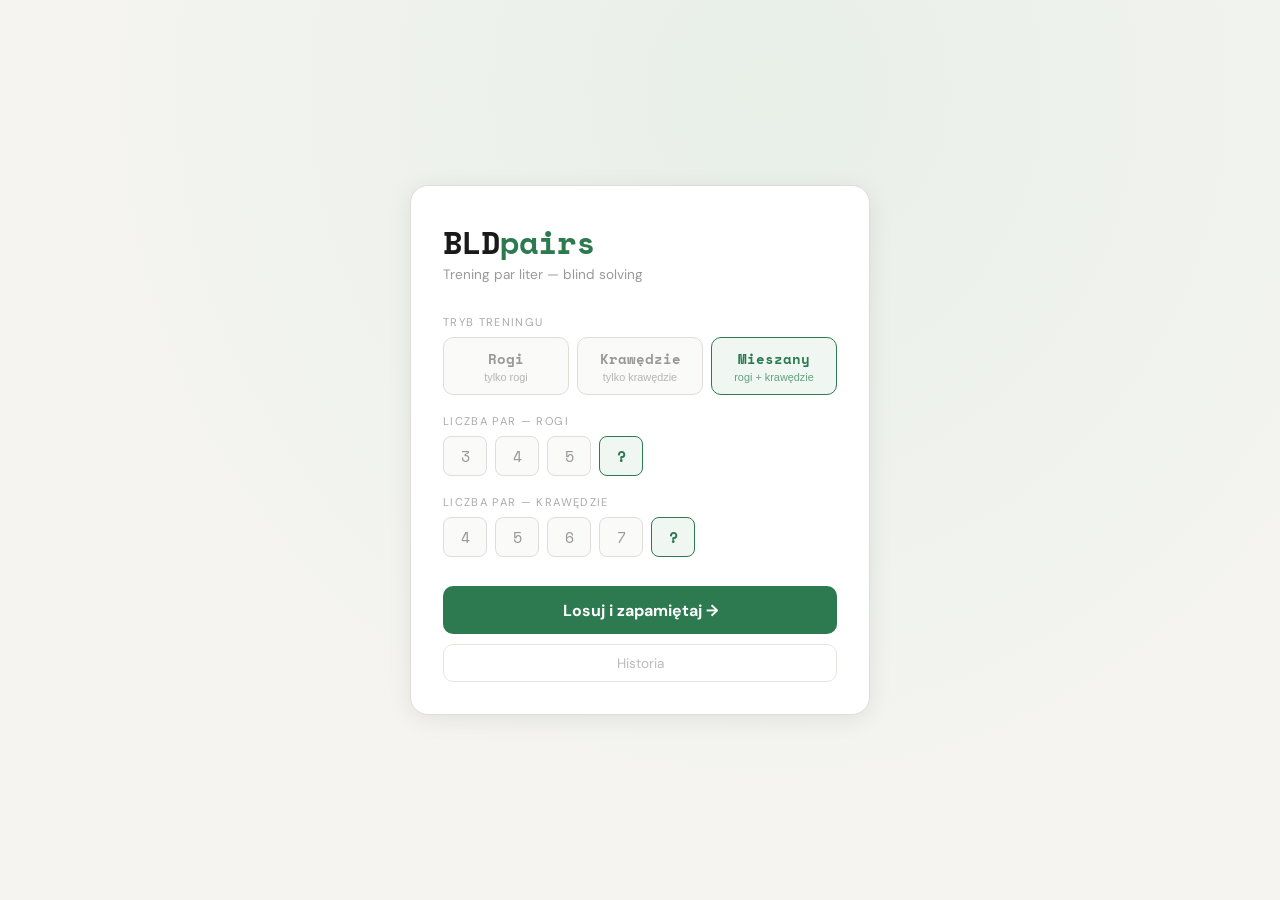
==== commit a941747d: "Add PWA support: manifest, service worker, and app icon Co-Authored-By: Claude Sonnet 4.6 <noreply@a" ====
--- a/index.html
+++ b/index.html
@@ -7,9 +7,16 @@
 <link rel="preconnect" href="https://fonts.googleapis.com">
 <link href="https://fonts.googleapis.com/css2?family=Space+Mono:wght@400;700&family=DM+Sans:wght@400;500;700&display=swap" rel="stylesheet">
 <link rel="stylesheet" href="style.css">
+<link rel="manifest" href="manifest.json">
+<meta name="theme-color" content="#2d7a50">
+<link rel="apple-touch-icon" href="icon.svg">
 </head>
 <body>
 <div id="app"></div>
 <script src="app.js"></script>
+<script>
+  if ("serviceWorker" in navigator)
+    navigator.serviceWorker.register("/bld-pairs/sw.js");
+</script>
 </body>
 </html>
--- a/style.css
+++ b/style.css
@@ -75,6 +75,35 @@
 .got{font-size:.75rem;color:#c0392b}
 .res-row.skipped .got{color:#bbb}
 .icon{margin-left:auto}
+.btn-config-top{background:transparent;border:1.5px solid #e0ddd8;border-radius:8px;
+  padding:.25rem .55rem;font-size:.85rem;color:#bbb;cursor:pointer;transition:all .15s;line-height:1}
+.btn-config-top:hover{border-color:#999;color:#555}
 .btn-row{display:flex;gap:.7rem;margin-top:1.2rem}
 .btn-row .btn-primary{flex:1;margin-top:0}
 .hidden{display:none!important}
+.btn-history{width:100%;padding:.6rem;background:transparent;color:#bbb;border:1.5px solid #e8e5e0;
+  border-radius:10px;font-family:'DM Sans',sans-serif;font-size:.85rem;cursor:pointer;
+  transition:all .15s;margin-top:.6rem}
+.btn-history:hover{border-color:#999;color:#555}
+.hist-stats{display:grid;grid-template-columns:repeat(3,1fr);gap:.5rem;margin-bottom:.5rem}
+.hist-stat{background:#fafaf8;border:1.5px solid #e8e5e0;border-radius:10px;padding:.7rem .5rem;text-align:center}
+.hist-stat--ok{background:#f0f7f3;border-color:#a8d8b8}
+.hist-stat--fail{background:#fdf0ee;border-color:#e8b4b0}
+.hist-stat-val{font-family:'Space Mono',monospace;font-size:1.3rem;font-weight:700;color:#1a1a1a}
+.hist-stat--ok .hist-stat-val{color:#1a5c35}
+.hist-stat--fail .hist-stat-val{color:#8b2020}
+.hist-stat-lbl{font-size:.65rem;color:#aaa;margin-top:.2rem}
+.hist-meta{font-family:'Space Mono',monospace;font-size:.7rem;color:#bbb;margin-bottom:.8rem}
+.hist-list{display:flex;flex-direction:column;gap:.3rem}
+.hist-row{display:flex;align-items:center;gap:.5rem;padding:.4rem .7rem;border-radius:7px;
+  font-family:'Space Mono',monospace;font-size:.78rem;border:1.5px solid}
+.hist-ok{background:#f0f7f3;border-color:#a8d8b8}
+.hist-fail{background:#fdf0ee;border-color:#e8b4b0}
+.hist-date{color:#aaa;font-size:.7rem;min-width:90px}
+.hist-mode{color:#888;min-width:70px}
+.hist-score{font-weight:700;color:#1a1a1a;min-width:36px}
+.hist-time{color:#aaa;flex:1}
+.hist-icon{margin-left:auto}
+.hist-ok .hist-icon{color:#2d7a50}
+.hist-fail .hist-icon{color:#c0392b}
+.hist-empty{text-align:center;color:#bbb;font-size:.85rem;padding:2rem 0}
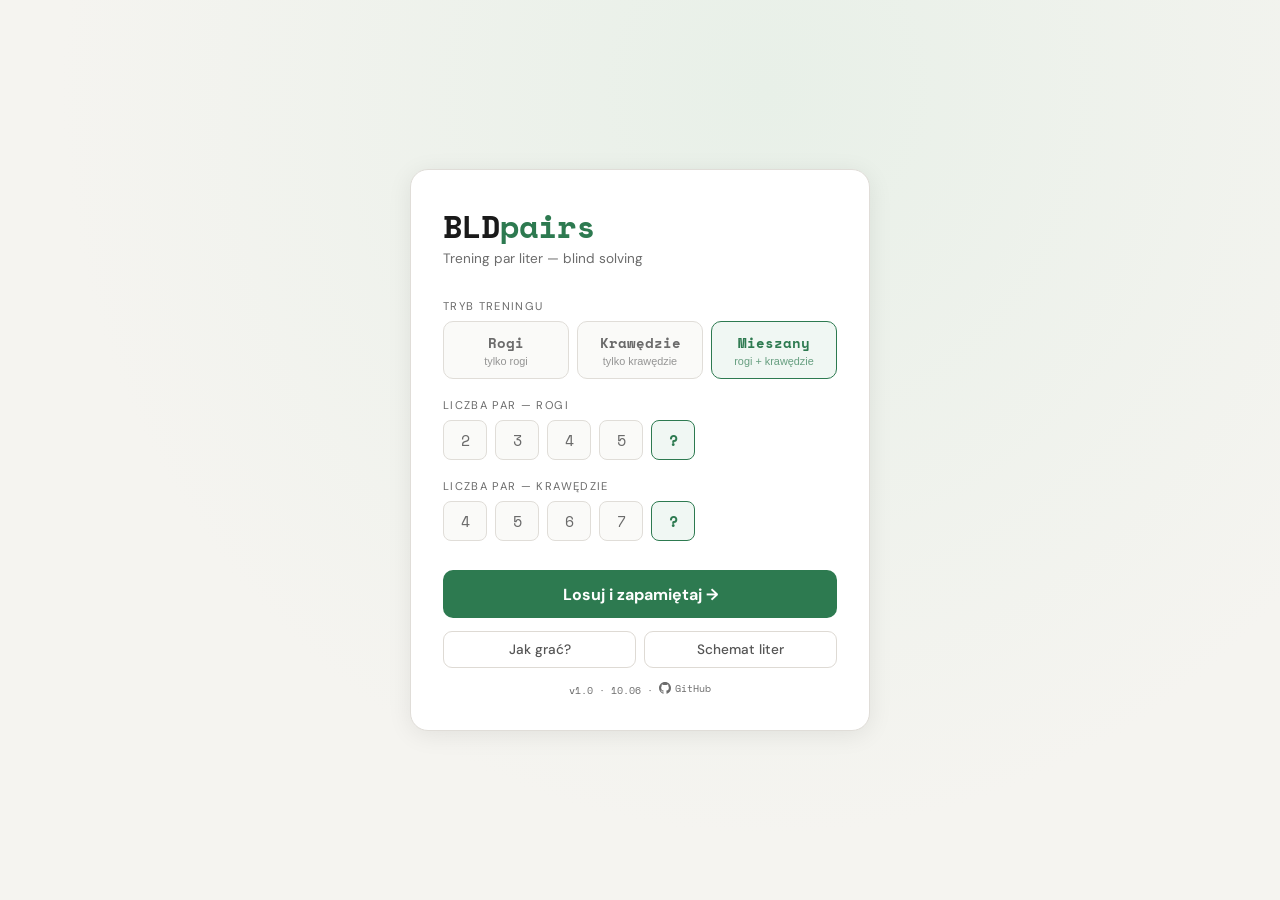
==== commit f0838d52: "Switch to custom domain bldpairs.grzegorzpacewicz.pl Update asset paths from /bld-pairs/ to / and re" ====
--- a/index.html
+++ b/index.html
@@ -1,22 +1,29 @@
-<!DOCTYPE html>
+<!doctype html>
 <html lang="pl">
-<head>
-<meta charset="UTF-8">
-<meta name="viewport" content="width=device-width, initial-scale=1.0, maximum-scale=1.0, user-scalable=no">
-<title>BLD Pairs</title>
-<link rel="preconnect" href="https://fonts.googleapis.com">
-<link href="https://fonts.googleapis.com/css2?family=Space+Mono:wght@400;700&family=DM+Sans:wght@400;500;700&display=swap" rel="stylesheet">
-<link rel="stylesheet" href="style.css">
-<link rel="manifest" href="manifest.json">
-<meta name="theme-color" content="#2d7a50">
-<link rel="apple-touch-icon" href="icon.svg">
-</head>
-<body>
-<div id="app"></div>
-<script src="app.js"></script>
-<script>
-  if ("serviceWorker" in navigator)
-    navigator.serviceWorker.register("/bld-pairs/sw.js");
-</script>
-</body>
+  <head>
+    <meta charset="UTF-8" />
+    <meta
+      name="viewport"
+      content="width=device-width, initial-scale=1.0, maximum-scale=1.0, user-scalable=no"
+    />
+    <title>BLD Pairs</title>
+    <link rel="preconnect" href="https://fonts.googleapis.com" />
+    <link
+      href="https://fonts.googleapis.com/css2?family=Space+Mono:wght@400;700&family=DM+Sans:wght@400;500;700&display=swap"
+      rel="stylesheet"
+    />
+    <link rel="stylesheet" href="style.css" />
+    <link rel="manifest" href="manifest.json" />
+    <meta name="theme-color" content="#2d7a50" />
+    <link rel="icon" href="icon.svg" type="image/svg+xml" />
+    <link rel="apple-touch-icon" href="icon.svg" />
+  </head>
+  <body>
+    <div id="app"></div>
+    <script src="app.js"></script>
+    <script>
+      if ("serviceWorker" in navigator)
+        navigator.serviceWorker.register("/sw.js");
+    </script>
+  </body>
 </html>
--- a/style.css
+++ b/style.css
@@ -7,18 +7,18 @@
 .card.wide{max-width:560px}
 .logo{font-family:'Space Mono',monospace;font-size:2rem;font-weight:700;letter-spacing:-1px;color:#1a1a1a}
 .accent{color:#2d7a50}
-.sub{color:#999;font-size:.85rem;margin-bottom:2rem}
-.field-label{font-size:.7rem;text-transform:uppercase;letter-spacing:.12em;color:#aaa;margin:1.2rem 0 .5rem}
+.sub{color:#6b6b6b;font-size:.85rem;margin-bottom:2rem}
+.field-label{font-size:.7rem;text-transform:uppercase;letter-spacing:.12em;color:#6b6b6b;margin:1.2rem 0 .5rem}
 .mode-grid{display:grid;grid-template-columns:repeat(3,1fr);gap:.5rem;margin-bottom:.5rem}
 .mode-btn{background:#fafaf8;border:1.5px solid #e0ddd8;border-radius:10px;padding:.7rem .5rem;
-  cursor:pointer;color:#999;transition:all .15s;display:flex;flex-direction:column;align-items:center;gap:2px}
+  cursor:pointer;color:#6b6b6b;transition:all .15s;display:flex;flex-direction:column;align-items:center;gap:2px}
 .mode-btn:hover{border-color:#bbb;color:#555}
 .mode-btn.active{background:#f0f7f3;border-color:#2d7a50;color:#2d7a50}
 .mode-label{font-family:'Space Mono',monospace;font-size:.85rem;font-weight:700;pointer-events:none}
 .mode-sub{font-size:.68rem;color:inherit;opacity:.7;pointer-events:none}
 .count-row{display:flex;align-items:center;gap:.5rem;flex-wrap:wrap;margin-bottom:.3rem}
 .count-btn{width:44px;height:40px;background:#fafaf8;border:1.5px solid #e0ddd8;border-radius:8px;
-  color:#999;font-family:'Space Mono',monospace;font-size:.95rem;cursor:pointer;transition:all .15s}
+  color:#6b6b6b;font-family:'Space Mono',monospace;font-size:.95rem;cursor:pointer;transition:all .15s}
 .count-btn:hover{border-color:#bbb;color:#555}
 .count-btn.active{background:#f0f7f3;border-color:#2d7a50;color:#2d7a50;font-weight:700}
 .weight-hint{font-size:.68rem;color:#bbb;font-family:'Space Mono',monospace}
@@ -36,7 +36,7 @@
 .top-bar{display:flex;justify-content:space-between;align-items:center;margin-bottom:1.2rem}
 .phase-title{font-family:'Space Mono',monospace;font-size:1.1rem;color:#333}
 .timer{font-family:'Space Mono',monospace;font-size:1.6rem;color:#2d7a50}
-.muted-t{font-family:'Space Mono',monospace;font-size:.95rem;color:#bbb}
+.muted-t{font-family:'Space Mono',monospace;font-size:.95rem;color:#6b6b6b}
 .section-tag{font-size:.65rem;font-family:'Space Mono',monospace;letter-spacing:.15em;
   padding:.25rem .6rem;border-radius:4px;display:inline-block;margin:.9rem 0 .5rem}
 .corner-tag{background:#fdf8ec;color:#9a6f1a;border:1px solid #e8d89a}
@@ -58,52 +58,97 @@
   color:#1a1a1a;font-family:'Space Mono',monospace;font-size:1.2rem;font-weight:700;
   text-align:center;outline:none;text-transform:uppercase;transition:border-color .12s}
 .li:focus{border-color:#2d7a50;background:#f0f7f3}
-.btn-skip-text{margin-left:auto;background:transparent;border:1.5px solid #e0ddd8;color:#aaa;
+.btn-skip-text{margin-left:auto;background:transparent;border:1.5px solid #e0ddd8;color:#6b6b6b;
   border-radius:8px;padding:.3rem .8rem;font-size:.8rem;font-family:'DM Sans',sans-serif;
   cursor:pointer;transition:all .15s;flex-shrink:0;white-space:nowrap}
 .btn-skip-text:hover,.btn-skip-text:active{background:#fff0ee;border-color:#c0392b;color:#c0392b}
-.skip-label{flex:1;font-family:'Space Mono',monospace;font-size:.8rem;color:#bbb;font-style:italic}
+.skip-label{flex:1;font-family:'Space Mono',monospace;font-size:.8rem;color:#6b6b6b;font-style:italic}
 .score-inline{font-family:'Space Mono',monospace;font-size:1.1rem;color:#2d7a50}
-.mem-line{font-size:.78rem;color:#bbb;font-family:'Space Mono',monospace;margin-bottom:1rem}
-.skip-note{font-size:.75rem;color:#bbb;font-family:'Space Mono',monospace;margin-bottom:.3rem}
+.mem-line{font-size:.78rem;color:#6b6b6b;font-family:'Space Mono',monospace;margin-bottom:1rem}
+.skip-note{font-size:.75rem;color:#6b6b6b;font-family:'Space Mono',monospace;margin-bottom:.3rem}
 .res-row{display:flex;align-items:center;gap:.6rem;padding:.45rem .8rem;border-radius:7px;
   font-family:'Space Mono',monospace;font-size:.85rem;margin-bottom:.3rem;border:1.5px solid}
 .res-row.ok{background:#f0f7f3;border-color:#a8d8b8;color:#1a5c35}
 .res-row.fail{background:#fdf0ee;border-color:#e8b4b0;color:#8b2020}
-.res-row.skipped{background:#fafaf8;border-color:#e8e5e0;color:#aaa}
+.res-row.skipped{background:#fafaf8;border-color:#e8e5e0;color:#6b6b6b}
 .exp{flex:1}
 .got{font-size:.75rem;color:#c0392b}
-.res-row.skipped .got{color:#bbb}
+.res-row.skipped .got{color:#6b6b6b}
 .icon{margin-left:auto}
 .btn-config-top{background:transparent;border:1.5px solid #e0ddd8;border-radius:8px;
-  padding:.25rem .55rem;font-size:.85rem;color:#bbb;cursor:pointer;transition:all .15s;line-height:1}
+  padding:.25rem .55rem;font-size:.85rem;color:#6b6b6b;cursor:pointer;transition:all .15s;line-height:1}
 .btn-config-top:hover{border-color:#999;color:#555}
 .btn-row{display:flex;gap:.7rem;margin-top:1.2rem}
 .btn-row .btn-primary{flex:1;margin-top:0}
+.singiel-chip{justify-content:center;min-width:5.5rem}
+.singiel-label{font-size:.75rem;color:#6b6b6b;font-family:'Space Mono',monospace;margin-left:.2rem}
 .hidden{display:none!important}
-.btn-history{width:100%;padding:.6rem;background:transparent;color:#bbb;border:1.5px solid #e8e5e0;
+.btn-history{width:100%;padding:.6rem;background:transparent;color:#6b6b6b;border:1.5px solid #e8e5e0;
   border-radius:10px;font-family:'DM Sans',sans-serif;font-size:.85rem;cursor:pointer;
   transition:all .15s;margin-top:.6rem}
 .btn-history:hover{border-color:#999;color:#555}
 .hist-stats{display:grid;grid-template-columns:repeat(3,1fr);gap:.5rem;margin-bottom:.5rem}
+.hist-stats--2col{grid-template-columns:repeat(2,1fr)}
+.hist-stat-val--mono{font-family:'Space Mono',monospace}
 .hist-stat{background:#fafaf8;border:1.5px solid #e8e5e0;border-radius:10px;padding:.7rem .5rem;text-align:center}
 .hist-stat--ok{background:#f0f7f3;border-color:#a8d8b8}
 .hist-stat--fail{background:#fdf0ee;border-color:#e8b4b0}
 .hist-stat-val{font-family:'Space Mono',monospace;font-size:1.3rem;font-weight:700;color:#1a1a1a}
 .hist-stat--ok .hist-stat-val{color:#1a5c35}
 .hist-stat--fail .hist-stat-val{color:#8b2020}
-.hist-stat-lbl{font-size:.65rem;color:#aaa;margin-top:.2rem}
-.hist-meta{font-family:'Space Mono',monospace;font-size:.7rem;color:#bbb;margin-bottom:.8rem}
-.hist-list{display:flex;flex-direction:column;gap:.3rem}
+.hist-stat-lbl{font-size:.65rem;color:#6b6b6b;margin-top:.2rem}
+.hist-meta{font-family:'Space Mono',monospace;font-size:.7rem;color:#6b6b6b;margin-bottom:.8rem}
+.hist-list{display:flex;flex-direction:column;gap:.3rem;max-height:50vh;overflow-y:auto;padding-right:.2rem}
 .hist-row{display:flex;align-items:center;gap:.5rem;padding:.4rem .7rem;border-radius:7px;
   font-family:'Space Mono',monospace;font-size:.78rem;border:1.5px solid}
 .hist-ok{background:#f0f7f3;border-color:#a8d8b8}
 .hist-fail{background:#fdf0ee;border-color:#e8b4b0}
-.hist-date{color:#aaa;font-size:.7rem;min-width:90px}
-.hist-mode{color:#888;min-width:70px}
+.hist-date{color:#6b6b6b;font-size:.7rem;min-width:90px}
+.hist-mode{color:#6b6b6b;min-width:70px}
 .hist-score{font-weight:700;color:#1a1a1a;min-width:36px}
-.hist-time{color:#aaa;flex:1}
+.hist-time{color:#6b6b6b;flex:1}
 .hist-icon{margin-left:auto}
 .hist-ok .hist-icon{color:#2d7a50}
 .hist-fail .hist-icon{color:#c0392b}
-.hist-empty{text-align:center;color:#bbb;font-size:.85rem;padding:2rem 0}
+.hist-empty{text-align:center;color:#6b6b6b;font-size:.85rem;padding:2rem 0}
+.btn-reset-history{width:100%;margin-top:1rem;padding:.5rem;background:transparent;color:#c0392b;
+  border:1.5px solid #e8b4b0;border-radius:8px;font-family:'DM Sans',sans-serif;font-size:.8rem;
+  cursor:pointer;transition:all .15s}
+.btn-reset-history:hover{background:#fff0ee;border-color:#c0392b}
+
+.build-info{text-align:center;font-size:.65rem;color:#6b6b6b;margin-top:.8rem;font-family:'Space Mono',monospace}
+.build-link{color:#6b6b6b;text-decoration:none;display:inline-flex;align-items:center;gap:.3rem}
+.build-link:hover{color:#333}
+.github-icon{vertical-align:middle;flex-shrink:0}
+.config-links{display:flex;gap:.5rem;margin-top:.8rem}
+.btn-config-link{flex:1;background:transparent;color:#555;border:1.5px solid #dedad4;border-radius:9px;
+  font-family:'DM Sans',sans-serif;font-size:.85rem;font-weight:500;cursor:pointer;
+  transition:all .15s;padding:.55rem .5rem}
+.btn-config-link:hover{border-color:#aaa;color:#333;background:#fafaf8}
+.help-intro{font-size:.85rem;color:#555;line-height:1.6;margin-bottom:1rem}
+.help-text{font-size:.82rem;color:#555;line-height:1.6;margin-bottom:.5rem}
+.help-steps{font-size:.82rem;color:#555;line-height:1.8;padding-left:1.2rem;margin-bottom:.3rem}
+.help-rows{display:flex;flex-direction:column;gap:.4rem;margin-bottom:.3rem}
+.help-row{display:flex;align-items:center;gap:.7rem;font-size:.82rem;color:#555}
+.help-keys{display:flex;flex-direction:column;gap:.35rem;margin-bottom:.3rem}
+.help-key-row{display:flex;align-items:center;gap:.8rem;font-size:.82rem;color:#555}
+kbd{font-family:'Space Mono',monospace;font-size:.72rem;background:#f0ede8;border:1.5px solid #ddd;
+  border-radius:5px;padding:.15rem .45rem;color:#555;white-space:nowrap}
+.schema-list{display:flex;flex-direction:column;gap:.3rem;margin-bottom:.5rem}
+.schema-row{display:flex;align-items:center;gap:.4rem}
+.btn-schema-del{background:transparent;border:1.5px solid #e0ddd8;border-radius:7px;
+  width:28px;height:40px;color:#6b6b6b;cursor:pointer;font-size:1rem;transition:all .15s;flex-shrink:0}
+.btn-schema-del:hover{background:#fff0ee;border-color:#c0392b;color:#c0392b}
+.btn-schema-add{width:100%;padding:.5rem;background:transparent;border:1.5px dashed #e0ddd8;
+  border-radius:8px;color:#6b6b6b;font-size:.82rem;font-family:'DM Sans',sans-serif;
+  cursor:pointer;transition:all .15s;margin-bottom:.5rem}
+.btn-schema-add:hover{border-color:#2d7a50;color:#2d7a50}
+.schema-error{font-size:.78rem;color:#c0392b;background:#fff0ee;border:1.5px solid #e8b4b0;
+  border-radius:8px;padding:.5rem .8rem;margin-top:.5rem;font-family:'Space Mono',monospace}
+.schema-intro{font-size:.78rem;color:#6b6b6b;margin-bottom:1rem;line-height:1.5}
+.schema-type-hint{font-size:.65rem;color:#6b6b6b;text-transform:none;letter-spacing:0;font-weight:400;margin-left:.4rem}
+.schema-num{font-family:'Space Mono',monospace;font-size:.7rem;color:#888;min-width:18px;text-align:right;flex-shrink:0}
+.corner-li{background:#fdf8ec!important;border-color:#e8d89a!important}
+.corner-li:focus{border-color:#9a6f1a!important;background:#fdf3d8!important}
+.edge-li{background:#eef4fb!important;border-color:#b8d0ee!important}
+.edge-li:focus{border-color:#2563a8!important;background:#e0ecf8!important}
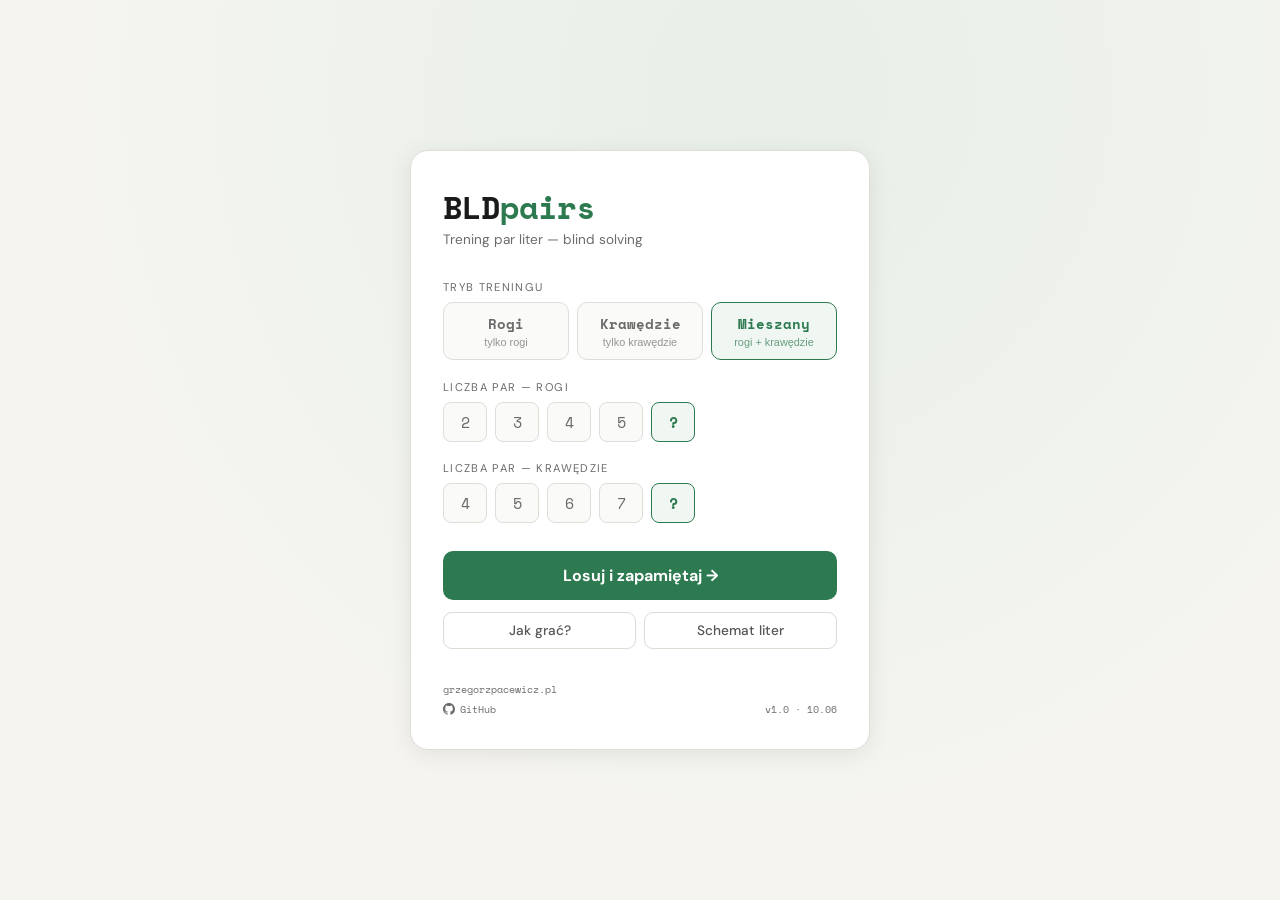
==== commit c5e7be04: "Split app.js into schema/state/timer/render/events modules - schema.js: data + generation logic (pur" ====
--- a/index.html
+++ b/index.html
@@ -20,7 +20,7 @@
   </head>
   <body>
     <div id="app"></div>
-    <script src="app.js"></script>
+    <script type="module" src="app.js"></script>
     <script>
       if ("serviceWorker" in navigator)
         navigator.serviceWorker.register("/sw.js");
--- a/style.css
+++ b/style.css
@@ -116,7 +116,8 @@
   cursor:pointer;transition:all .15s}
 .btn-reset-history:hover{background:#fff0ee;border-color:#c0392b}
 
-.build-info{text-align:center;font-size:.65rem;color:#6b6b6b;margin-top:.8rem;font-family:'Space Mono',monospace}
+.build-info{display:flex;justify-content:space-between;align-items:flex-end;font-size:.65rem;color:#6b6b6b;margin-top:2rem;font-family:'Space Mono',monospace}
+.build-links{display:flex;flex-direction:column;gap:.25rem}
 .build-link{color:#6b6b6b;text-decoration:none;display:inline-flex;align-items:center;gap:.3rem}
 .build-link:hover{color:#333}
 .github-icon{vertical-align:middle;flex-shrink:0}
